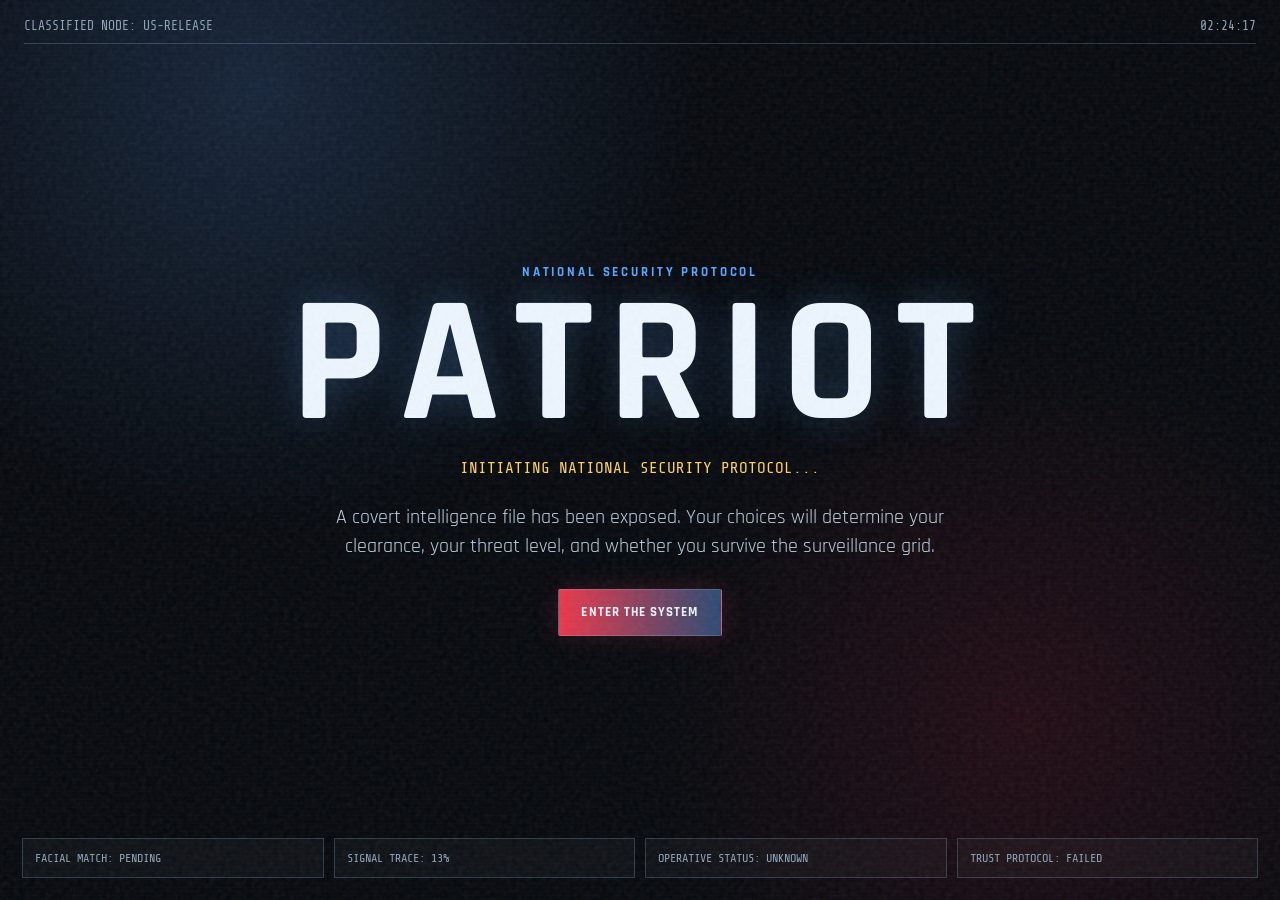
==== index.html @ a4dde18e "Add files via upload" ====
<!DOCTYPE html>
<html lang="en">
<head>
  <meta charset="UTF-8" />
  <meta name="viewport" content="width=device-width, initial-scale=1.0" />
  <meta name="description" content="PATRIOT interactive classified assessment and surveillance-grid mini game." />
  <title>PATRIOT | Classified Access</title>
  <link rel="preconnect" href="https://fonts.googleapis.com">
  <link rel="preconnect" href="https://fonts.gstatic.com" crossorigin>
  <link href="https://fonts.googleapis.com/css2?family=Rajdhani:wght@400;500;600;700&family=Share+Tech+Mono&display=swap" rel="stylesheet">
  <link rel="stylesheet" href="styles.css" />
</head>
<body>
  <div class="noise"></div>
  <div class="scanlines"></div>

  <main class="app-shell">
    <section id="hero" class="screen active hero-screen">
      <div class="status-bar">
        <span>CLASSIFIED NODE: US-RELEASE</span>
        <span id="clock">00:00:00</span>
      </div>

      <div class="hero-content">
        <div class="eyebrow">NATIONAL SECURITY PROTOCOL</div>
        <h1>PATRIOT</h1>
        <p class="typing" id="typingText">INITIATING NATIONAL SECURITY PROTOCOL...</p>
        <p class="hero-copy">A covert intelligence file has been exposed. Your choices will determine your clearance, your threat level, and whether you survive the surveillance grid.</p>
        <button class="primary-btn" id="startBtn">ENTER THE SYSTEM</button>
      </div>

      <div class="intel-feed">
        <div>FACIAL MATCH: PENDING</div>
        <div>SIGNAL TRACE: 13%</div>
        <div>OPERATIVE STATUS: UNKNOWN</div>
        <div>TRUST PROTOCOL: FAILED</div>
      </div>
    </section>

    <section id="quiz" class="screen quiz-screen">
      <div class="panel dossier-panel">
        <div class="panel-header">
          <span>PSYCHOLOGICAL ASSESSMENT</span>
          <span id="questionCounter">01 / 06</span>
        </div>
        <div class="progress-track"><div id="quizProgress" class="progress-fill"></div></div>
        <h2 id="questionText">Question</h2>
        <div id="answers" class="answer-grid"></div>
      </div>
    </section>

    <section id="result" class="screen result-screen">
      <div class="result-card" id="resultCard">
        <div class="classified-stamp">CLASSIFIED</div>
        <p class="eyebrow">OPERATIVE PROFILE CONFIRMED</p>
        <h2 id="resultTitle">THE OPERATOR</h2>
        <p id="resultDescription">Tactical. Loyal. Fearless.</p>
        <div class="codename-box">
          <span>AGENT</span>
          <strong id="codename">SHADOW-17</strong>
        </div>
        <div class="threat-grid">
          <div><span>STATUS</span><strong>ACTIVE</strong></div>
          <div><span>THREAT</span><strong id="threatLevel">EXTREME</strong></div>
          <div><span>PERK</span><strong id="gamePerk">FASTER MOVEMENT</strong></div>
        </div>
        <p class="share-line" id="shareLine">Some wars are won before the first shot.</p>
        <button class="primary-btn" id="playGridBtn">ESCAPE THE SURVEILLANCE GRID</button>
        <button class="secondary-btn" id="restartQuizBtn">RETAKE ASSESSMENT</button>
      </div>
    </section>

    <section id="game" class="screen game-screen">
      <div class="game-layout">
        <div class="game-hud">
          <div><span>TIME</span><strong id="survivalTime">00:00</strong></div>
          <div><span>TRACE</span><strong id="traceLevel">0%</strong></div>
          <div><span>CLASS</span><strong id="operativeClass">OPERATOR</strong></div>
          <button class="secondary-btn small" id="exitGameBtn">EXIT</button>
        </div>
        <canvas id="gridCanvas" width="900" height="520"></canvas>
        <div class="mobile-controls">
          <button data-dir="up">▲</button>
          <div>
            <button data-dir="left">◀</button>
            <button data-dir="down">▼</button>
            <button data-dir="right">▶</button>
          </div>
        </div>
      </div>
    </section>

    <section id="gameover" class="screen result-screen">
      <div class="result-card gameover-card">
        <div class="classified-stamp red">TRACE COMPLETE</div>
        <p class="eyebrow">OPERATIVE COMPROMISED</p>
        <h2>YOU WERE SEEN</h2>
        <p id="finalStats">YOU SURVIVED: 00:42</p>
        <p class="share-line">Only 4% reached extraction.</p>
        <div class="cta-row">
          <button class="primary-btn" id="retryGameBtn">RETRY MISSION</button>
          <button class="secondary-btn" id="homeBtn">RETURN TO SYSTEM</button>
        </div>
        <a class="ticket-link" href="#" onclick="alert('Replace this link with your ticketing URL.'); return false;">BOOK TICKETS NOW</a>
      </div>
    </section>
  </main>

  <div id="glitchAlert" class="glitch-alert">WE KNOW WHO YOU ARE</div>
  <script src="script.js"></script>
</body>
</html>
---- styles.css ----
:root {
  --bg: #05080d;
  --panel: rgba(11, 20, 31, 0.86);
  --panel-strong: rgba(15, 31, 47, 0.96);
  --text: #edf6ff;
  --muted: #8ea3b8;
  --line: rgba(163, 207, 255, 0.22);
  --blue: #58a6ff;
  --red: #ff3b4f;
  --amber: #ffd166;
  --green: #70e000;
}

* { box-sizing: border-box; }
html, body { height: 100%; margin: 0; }
body {
  background: radial-gradient(circle at 20% 10%, #142338 0%, transparent 34%), radial-gradient(circle at 80% 80%, #210b13 0%, transparent 30%), var(--bg);
  color: var(--text);
  font-family: 'Rajdhani', system-ui, sans-serif;
  overflow: hidden;
}

.noise, .scanlines { position: fixed; inset: 0; pointer-events: none; z-index: 20; }
.noise { opacity: .08; background-image: url("data:image/svg+xml,%3Csvg viewBox='0 0 200 200' xmlns='http://www.w3.org/2000/svg'%3E%3Cfilter id='n'%3E%3CfeTurbulence type='fractalNoise' baseFrequency='.85' numOctaves='4' stitchTiles='stitch'/%3E%3C/filter%3E%3Crect width='100%25' height='100%25' filter='url(%23n)'/%3E%3C/svg%3E"); }
.scanlines { opacity: .16; background: repeating-linear-gradient(0deg, rgba(255,255,255,.05), rgba(255,255,255,.05) 1px, transparent 1px, transparent 4px); }

.app-shell { height: 100vh; width: 100vw; position: relative; }
.screen { display: none; min-height: 100vh; width: 100%; padding: 28px; position: relative; }
.screen.active { display: flex; }

.status-bar { position: absolute; top: 18px; left: 24px; right: 24px; display: flex; justify-content: space-between; color: var(--muted); font-family: 'Share Tech Mono', monospace; font-size: 13px; border-bottom: 1px solid var(--line); padding-bottom: 10px; }

.hero-screen { align-items: center; justify-content: center; }
.hero-content { max-width: 850px; text-align: center; padding: 28px; }
.eyebrow { color: var(--blue); letter-spacing: .22em; font-weight: 700; font-size: 13px; text-transform: uppercase; }
h1 { font-size: clamp(72px, 14vw, 190px); margin: 10px 0 0; letter-spacing: .08em; line-height: .85; text-shadow: 0 0 38px rgba(88,166,255,.24); }
h2 { font-size: clamp(34px, 6vw, 72px); margin: 18px 0; line-height: .95; letter-spacing: .05em; }
.typing { font-family: 'Share Tech Mono', monospace; color: var(--amber); min-height: 24px; }
.hero-copy { max-width: 640px; margin: 20px auto 28px; color: #bfd0e1; font-size: 20px; line-height: 1.45; }

.primary-btn, .secondary-btn { cursor: pointer; border: 1px solid var(--line); color: var(--text); font-family: 'Rajdhani', sans-serif; font-weight: 700; letter-spacing: .08em; text-transform: uppercase; padding: 14px 22px; border-radius: 2px; background: linear-gradient(90deg, rgba(255,59,79,.92), rgba(88,166,255,.42)); box-shadow: 0 0 28px rgba(255,59,79,.18); }
.secondary-btn { background: rgba(255,255,255,.04); box-shadow: none; margin-top: 10px; }
.secondary-btn.small { padding: 8px 12px; font-size: 12px; }
button:hover { transform: translateY(-1px); filter: brightness(1.12); }

.intel-feed { position: absolute; bottom: 22px; left: 22px; right: 22px; display: grid; grid-template-columns: repeat(4, 1fr); gap: 10px; font-family: 'Share Tech Mono', monospace; font-size: 12px; color: var(--muted); }
.intel-feed div { border: 1px solid var(--line); padding: 12px; background: rgba(255,255,255,.03); }

.quiz-screen, .result-screen { align-items: center; justify-content: center; }
.panel, .result-card { width: min(940px, 94vw); background: var(--panel); border: 1px solid var(--line); box-shadow: 0 0 70px rgba(0,0,0,.42); backdrop-filter: blur(14px); padding: 26px; position: relative; }
.panel-header { display: flex; justify-content: space-between; color: var(--muted); font-family: 'Share Tech Mono', monospace; font-size: 13px; }
.progress-track { height: 4px; background: rgba(255,255,255,.08); margin: 18px 0 28px; }
.progress-fill { height: 100%; width: 0; background: var(--red); box-shadow: 0 0 16px var(--red); transition: width .25s ease; }
.answer-grid { display: grid; grid-template-columns: repeat(2, minmax(0, 1fr)); gap: 14px; margin-top: 28px; }
.answer-btn { text-align: left; padding: 18px; min-height: 78px; border: 1px solid var(--line); background: rgba(255,255,255,.04); color: var(--text); font-family: 'Rajdhani', sans-serif; font-size: 20px; font-weight: 600; }
.answer-btn:hover { background: rgba(88,166,255,.14); border-color: rgba(88,166,255,.55); }

.result-card { text-align: center; max-width: 740px; overflow: hidden; }
.classified-stamp { position: absolute; top: 18px; right: -34px; transform: rotate(18deg); color: var(--amber); border: 2px solid var(--amber); padding: 8px 38px; font-family: 'Share Tech Mono', monospace; opacity: .78; }
.classified-stamp.red { color: var(--red); border-color: var(--red); }
#resultDescription { color: #c2d2e2; font-size: 21px; }
.codename-box { margin: 22px auto; padding: 14px; border: 1px dashed var(--line); max-width: 360px; display: grid; gap: 4px; }
.codename-box span, .threat-grid span { color: var(--muted); font-family: 'Share Tech Mono', monospace; font-size: 12px; }
.codename-box strong { font-size: 28px; letter-spacing: .1em; }
.threat-grid { display: grid; grid-template-columns: repeat(3, 1fr); gap: 12px; margin: 20px 0; }
.threat-grid div { border: 1px solid var(--line); padding: 12px; background: rgba(255,255,255,.035); }
.threat-grid strong { display: block; margin-top: 4px; }
.share-line { color: var(--amber); font-family: 'Share Tech Mono', monospace; font-size: 16px; }

.game-screen { align-items: center; justify-content: center; }
.game-layout { width: min(980px, 96vw); }
.game-hud { display: grid; grid-template-columns: repeat(4, 1fr); gap: 10px; margin-bottom: 10px; }
.game-hud div { border: 1px solid var(--line); background: rgba(255,255,255,.04); padding: 10px; }
.game-hud span { display: block; color: var(--muted); font-family: 'Share Tech Mono', monospace; font-size: 12px; }
.game-hud strong { font-size: 22px; }
canvas { width: 100%; background: rgba(2,8,14,.82); border: 1px solid var(--line); box-shadow: 0 0 50px rgba(88,166,255,.12); }
.mobile-controls { display: none; text-align: center; margin-top: 10px; }
.mobile-controls button { width: 62px; height: 42px; margin: 4px; background: rgba(255,255,255,.06); border: 1px solid var(--line); color: white; }

.glitch-alert { position: fixed; inset: 0; display: none; place-items: center; z-index: 30; background: rgba(255,0,35,.16); color: white; font-size: clamp(38px, 9vw, 110px); font-weight: 800; letter-spacing: .12em; text-shadow: 3px 0 var(--red), -3px 0 var(--blue); animation: glitch .08s infinite; }
.glitch-alert.show { display: grid; }
@keyframes glitch { 0% { transform: translate(0); } 50% { transform: translate(3px, -2px); } 100% { transform: translate(-2px, 2px); } }

.ticket-link { display: inline-block; margin-top: 22px; color: var(--amber); font-weight: 700; letter-spacing: .08em; }
.cta-row { display: flex; justify-content: center; gap: 10px; flex-wrap: wrap; }

@media (max-width: 720px) {
  body { overflow: auto; }
  .screen { padding: 18px; min-height: 100dvh; }
  .intel-feed { grid-template-columns: 1fr 1fr; }
  .answer-grid, .threat-grid, .game-hud { grid-template-columns: 1fr; }
  .hero-copy { font-size: 17px; }
  .mobile-controls { display: block; }
  .classified-stamp { display: none; }
}
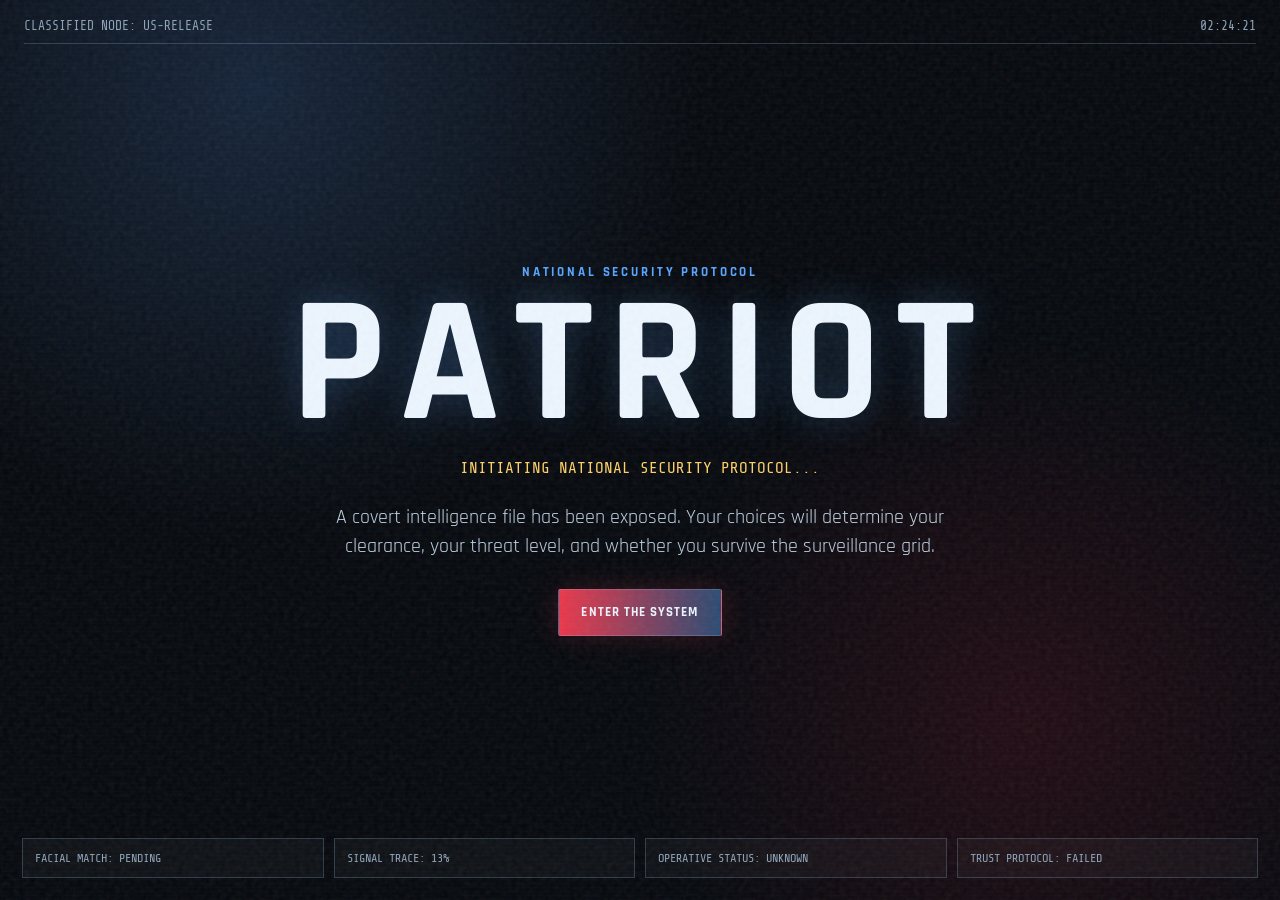
==== commit 81387afb: "Update index.html" ====
--- a/index.html
+++ b/index.html
@@ -50,25 +50,86 @@
     </section>
 
     <section id="result" class="screen result-screen">
-      <div class="result-card" id="resultCard">
-        <div class="classified-stamp">CLASSIFIED</div>
-        <p class="eyebrow">OPERATIVE PROFILE CONFIRMED</p>
-        <h2 id="resultTitle">THE OPERATOR</h2>
-        <p id="resultDescription">Tactical. Loyal. Fearless.</p>
-        <div class="codename-box">
-          <span>AGENT</span>
-          <strong id="codename">SHADOW-17</strong>
+  <div class="result-card cinematic-result-card" id="resultCard">
+
+    <div class="result-left">
+
+      <div class="portrait-frame">
+        <img
+          id="resultImage"
+          src="assets/characters/operator.jpg"
+          alt="PATRIOT Character"
+        />
+      </div>
+
+    </div>
+
+    <div class="result-right">
+
+      <div class="classified-stamp">CLASSIFIED</div>
+
+      <p class="eyebrow">
+        PSYCHOLOGICAL ASSESSMENT COMPLETE
+      </p>
+
+      <h2 id="resultTitle">THE OPERATOR</h2>
+
+      <p class="result-tagline" id="resultTagline">
+        TACTICAL. FEARLESS. LOYAL.
+      </p>
+
+      <p id="resultDescription" class="result-description">
+        You lead from the front. You remain calm under pressure.
+        You become most dangerous when cornered.
+      </p>
+
+      <div class="codename-box">
+        <span>OPERATIVE CODE</span>
+        <strong id="codename">OP-84-R7</strong>
+      </div>
+
+      <div class="threat-grid">
+
+        <div>
+          <span>STATUS</span>
+          <strong>ACTIVE</strong>
         </div>
-        <div class="threat-grid">
-          <div><span>STATUS</span><strong>ACTIVE</strong></div>
-          <div><span>THREAT</span><strong id="threatLevel">EXTREME</strong></div>
-          <div><span>PERK</span><strong id="gamePerk">FASTER MOVEMENT</strong></div>
+
+        <div>
+          <span>THREAT</span>
+          <strong id="threatLevel">EXTREME</strong>
         </div>
-        <p class="share-line" id="shareLine">Some wars are won before the first shot.</p>
-        <button class="primary-btn" id="playGridBtn">ESCAPE THE SURVEILLANCE GRID</button>
-        <button class="secondary-btn" id="restartQuizBtn">RETAKE ASSESSMENT</button>
+
+        <div>
+          <span>PERK</span>
+          <strong id="gamePerk">FASTER MOVEMENT</strong>
+        </div>
+
       </div>
-    </section>
+
+      <p class="share-line" id="shareLine">
+        Some wars are won before the first shot.
+      </p>
+
+      <div class="mission-box">
+        <p class="mission-label">YOUR NEXT MISSION</p>
+        <h3>ESCAPE THE SURVEILLANCE GRID</h3>
+      </div>
+
+      <div class="cta-row">
+        <button class="primary-btn" id="playGridBtn">
+          BEGIN MISSION
+        </button>
+
+        <button class="secondary-btn" id="restartQuizBtn">
+          RETAKE ASSESSMENT
+        </button>
+      </div>
+
+    </div>
+
+  </div>
+</section>
 
     <section id="game" class="screen game-screen">
       <div class="game-layout">
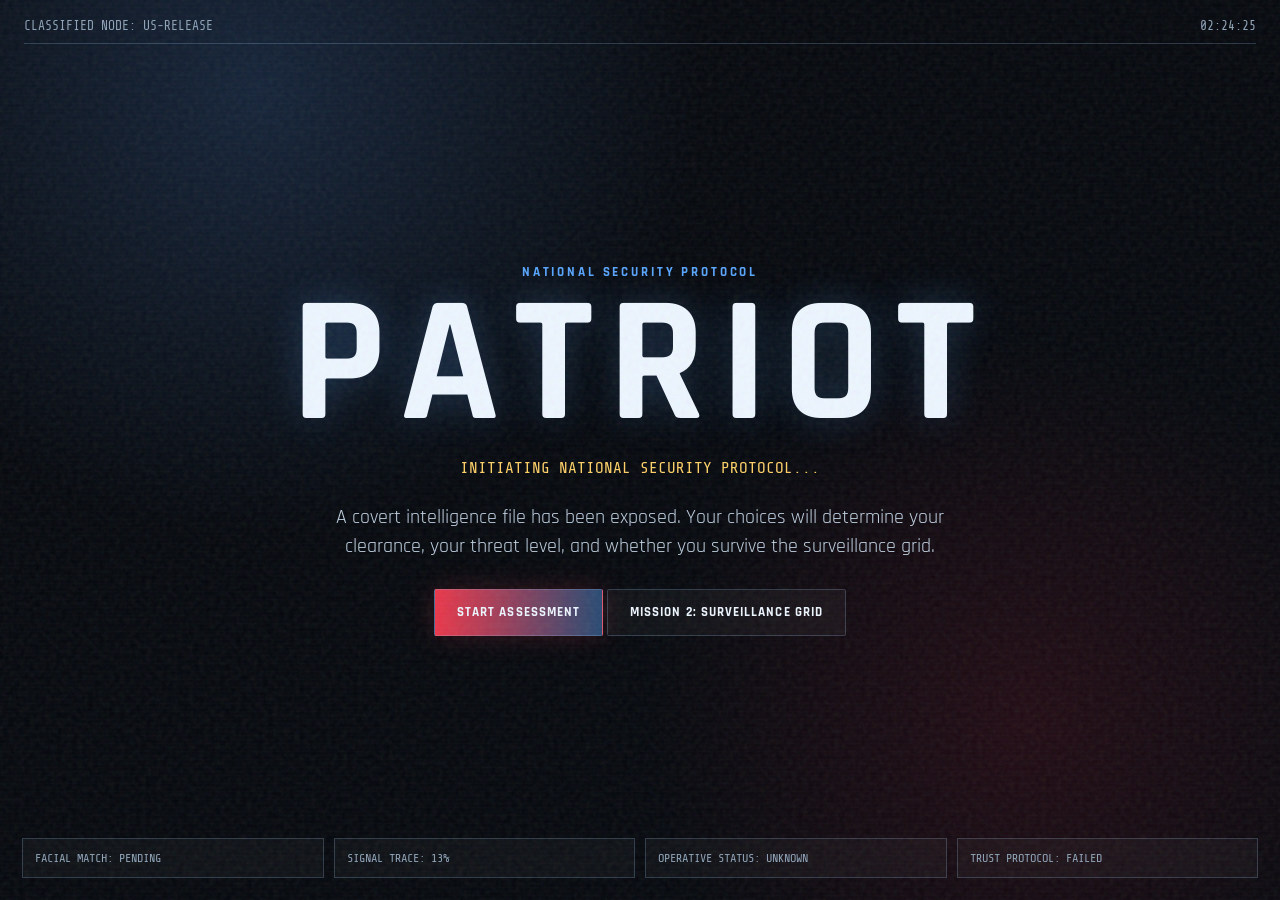
==== commit 76cb0217: "Update index.html" ====
--- a/index.html
+++ b/index.html
@@ -26,7 +26,10 @@
         <h1>PATRIOT</h1>
         <p class="typing" id="typingText">INITIATING NATIONAL SECURITY PROTOCOL...</p>
         <p class="hero-copy">A covert intelligence file has been exposed. Your choices will determine your clearance, your threat level, and whether you survive the surveillance grid.</p>
-        <button class="primary-btn" id="startBtn">ENTER THE SYSTEM</button>
+        <div class="hero-actions">
+  <button class="primary-btn" id="startBtn">START ASSESSMENT</button>
+  <button class="secondary-btn" id="directMissionBtn">MISSION 2: SURVEILLANCE GRID</button>
+</div>
       </div>
 
       <div class="intel-feed">
--- a/styles.css
+++ b/styles.css
@@ -1,7 +1,6 @@
 :root {
   --bg: #05080d;
-  --panel: rgba(11, 20, 31, 0.86);
-  --panel-strong: rgba(15, 31, 47, 0.96);
+  --panel: rgba(11, 20, 31, 0.9);
   --text: #edf6ff;
   --muted: #8ea3b8;
   --line: rgba(163, 207, 255, 0.22);
@@ -11,85 +10,595 @@
   --green: #70e000;
 }
 
-* { box-sizing: border-box; }
-html, body { height: 100%; margin: 0; }
+* {
+  box-sizing: border-box;
+}
+
+html,
 body {
-  background: radial-gradient(circle at 20% 10%, #142338 0%, transparent 34%), radial-gradient(circle at 80% 80%, #210b13 0%, transparent 30%), var(--bg);
+  height: 100%;
+  margin: 0;
+}
+
+body {
+  background:
+    radial-gradient(circle at 20% 10%, #142338 0%, transparent 34%),
+    radial-gradient(circle at 80% 80%, #210b13 0%, transparent 30%),
+    var(--bg);
   color: var(--text);
   font-family: 'Rajdhani', system-ui, sans-serif;
   overflow: hidden;
 }
 
-.noise, .scanlines { position: fixed; inset: 0; pointer-events: none; z-index: 20; }
-.noise { opacity: .08; background-image: url("data:image/svg+xml,%3Csvg viewBox='0 0 200 200' xmlns='http://www.w3.org/2000/svg'%3E%3Cfilter id='n'%3E%3CfeTurbulence type='fractalNoise' baseFrequency='.85' numOctaves='4' stitchTiles='stitch'/%3E%3C/filter%3E%3Crect width='100%25' height='100%25' filter='url(%23n)'/%3E%3C/svg%3E"); }
-.scanlines { opacity: .16; background: repeating-linear-gradient(0deg, rgba(255,255,255,.05), rgba(255,255,255,.05) 1px, transparent 1px, transparent 4px); }
-
-.app-shell { height: 100vh; width: 100vw; position: relative; }
-.screen { display: none; min-height: 100vh; width: 100%; padding: 28px; position: relative; }
-.screen.active { display: flex; }
-
-.status-bar { position: absolute; top: 18px; left: 24px; right: 24px; display: flex; justify-content: space-between; color: var(--muted); font-family: 'Share Tech Mono', monospace; font-size: 13px; border-bottom: 1px solid var(--line); padding-bottom: 10px; }
-
-.hero-screen { align-items: center; justify-content: center; }
-.hero-content { max-width: 850px; text-align: center; padding: 28px; }
-.eyebrow { color: var(--blue); letter-spacing: .22em; font-weight: 700; font-size: 13px; text-transform: uppercase; }
-h1 { font-size: clamp(72px, 14vw, 190px); margin: 10px 0 0; letter-spacing: .08em; line-height: .85; text-shadow: 0 0 38px rgba(88,166,255,.24); }
-h2 { font-size: clamp(34px, 6vw, 72px); margin: 18px 0; line-height: .95; letter-spacing: .05em; }
-.typing { font-family: 'Share Tech Mono', monospace; color: var(--amber); min-height: 24px; }
-.hero-copy { max-width: 640px; margin: 20px auto 28px; color: #bfd0e1; font-size: 20px; line-height: 1.45; }
-
-.primary-btn, .secondary-btn { cursor: pointer; border: 1px solid var(--line); color: var(--text); font-family: 'Rajdhani', sans-serif; font-weight: 700; letter-spacing: .08em; text-transform: uppercase; padding: 14px 22px; border-radius: 2px; background: linear-gradient(90deg, rgba(255,59,79,.92), rgba(88,166,255,.42)); box-shadow: 0 0 28px rgba(255,59,79,.18); }
-.secondary-btn { background: rgba(255,255,255,.04); box-shadow: none; margin-top: 10px; }
-.secondary-btn.small { padding: 8px 12px; font-size: 12px; }
-button:hover { transform: translateY(-1px); filter: brightness(1.12); }
-
-.intel-feed { position: absolute; bottom: 22px; left: 22px; right: 22px; display: grid; grid-template-columns: repeat(4, 1fr); gap: 10px; font-family: 'Share Tech Mono', monospace; font-size: 12px; color: var(--muted); }
-.intel-feed div { border: 1px solid var(--line); padding: 12px; background: rgba(255,255,255,.03); }
-
-.quiz-screen, .result-screen { align-items: center; justify-content: center; }
-.panel, .result-card { width: min(940px, 94vw); background: var(--panel); border: 1px solid var(--line); box-shadow: 0 0 70px rgba(0,0,0,.42); backdrop-filter: blur(14px); padding: 26px; position: relative; }
-.panel-header { display: flex; justify-content: space-between; color: var(--muted); font-family: 'Share Tech Mono', monospace; font-size: 13px; }
-.progress-track { height: 4px; background: rgba(255,255,255,.08); margin: 18px 0 28px; }
-.progress-fill { height: 100%; width: 0; background: var(--red); box-shadow: 0 0 16px var(--red); transition: width .25s ease; }
-.answer-grid { display: grid; grid-template-columns: repeat(2, minmax(0, 1fr)); gap: 14px; margin-top: 28px; }
-.answer-btn { text-align: left; padding: 18px; min-height: 78px; border: 1px solid var(--line); background: rgba(255,255,255,.04); color: var(--text); font-family: 'Rajdhani', sans-serif; font-size: 20px; font-weight: 600; }
-.answer-btn:hover { background: rgba(88,166,255,.14); border-color: rgba(88,166,255,.55); }
-
-.result-card { text-align: center; max-width: 740px; overflow: hidden; }
-.classified-stamp { position: absolute; top: 18px; right: -34px; transform: rotate(18deg); color: var(--amber); border: 2px solid var(--amber); padding: 8px 38px; font-family: 'Share Tech Mono', monospace; opacity: .78; }
-.classified-stamp.red { color: var(--red); border-color: var(--red); }
-#resultDescription { color: #c2d2e2; font-size: 21px; }
-.codename-box { margin: 22px auto; padding: 14px; border: 1px dashed var(--line); max-width: 360px; display: grid; gap: 4px; }
-.codename-box span, .threat-grid span { color: var(--muted); font-family: 'Share Tech Mono', monospace; font-size: 12px; }
-.codename-box strong { font-size: 28px; letter-spacing: .1em; }
-.threat-grid { display: grid; grid-template-columns: repeat(3, 1fr); gap: 12px; margin: 20px 0; }
-.threat-grid div { border: 1px solid var(--line); padding: 12px; background: rgba(255,255,255,.035); }
-.threat-grid strong { display: block; margin-top: 4px; }
-.share-line { color: var(--amber); font-family: 'Share Tech Mono', monospace; font-size: 16px; }
-
-.game-screen { align-items: center; justify-content: center; }
-.game-layout { width: min(980px, 96vw); }
-.game-hud { display: grid; grid-template-columns: repeat(4, 1fr); gap: 10px; margin-bottom: 10px; }
-.game-hud div { border: 1px solid var(--line); background: rgba(255,255,255,.04); padding: 10px; }
-.game-hud span { display: block; color: var(--muted); font-family: 'Share Tech Mono', monospace; font-size: 12px; }
-.game-hud strong { font-size: 22px; }
-canvas { width: 100%; background: rgba(2,8,14,.82); border: 1px solid var(--line); box-shadow: 0 0 50px rgba(88,166,255,.12); }
-.mobile-controls { display: none; text-align: center; margin-top: 10px; }
-.mobile-controls button { width: 62px; height: 42px; margin: 4px; background: rgba(255,255,255,.06); border: 1px solid var(--line); color: white; }
-
-.glitch-alert { position: fixed; inset: 0; display: none; place-items: center; z-index: 30; background: rgba(255,0,35,.16); color: white; font-size: clamp(38px, 9vw, 110px); font-weight: 800; letter-spacing: .12em; text-shadow: 3px 0 var(--red), -3px 0 var(--blue); animation: glitch .08s infinite; }
-.glitch-alert.show { display: grid; }
-@keyframes glitch { 0% { transform: translate(0); } 50% { transform: translate(3px, -2px); } 100% { transform: translate(-2px, 2px); } }
-
-.ticket-link { display: inline-block; margin-top: 22px; color: var(--amber); font-weight: 700; letter-spacing: .08em; }
-.cta-row { display: flex; justify-content: center; gap: 10px; flex-wrap: wrap; }
+.noise,
+.scanlines {
+  position: fixed;
+  inset: 0;
+  pointer-events: none;
+  z-index: 20;
+}
+
+.noise {
+  opacity: 0.08;
+  background-image: url("data:image/svg+xml,%3Csvg viewBox='0 0 200 200' xmlns='http://www.w3.org/2000/svg'%3E%3Cfilter id='n'%3E%3CfeTurbulence type='fractalNoise' baseFrequency='.85' numOctaves='4' stitchTiles='stitch'/%3E%3C/filter%3E%3Crect width='100%25' height='100%25' filter='url(%23n)'/%3E%3C/svg%3E");
+}
+
+.scanlines {
+  opacity: 0.14;
+  background: repeating-linear-gradient(
+    0deg,
+    rgba(255,255,255,0.05),
+    rgba(255,255,255,0.05) 1px,
+    transparent 1px,
+    transparent 4px
+  );
+}
+
+.app-shell {
+  height: 100vh;
+  width: 100vw;
+  position: relative;
+}
+
+.screen {
+  display: none;
+  min-height: 100vh;
+  width: 100%;
+  padding: 28px;
+  position: relative;
+}
+
+.screen.active {
+  display: flex;
+}
+
+/* STATUS BAR */
+
+.status-bar {
+  position: absolute;
+  top: 18px;
+  left: 24px;
+  right: 24px;
+  display: flex;
+  justify-content: space-between;
+  color: var(--muted);
+  font-family: 'Share Tech Mono', monospace;
+  font-size: 13px;
+  border-bottom: 1px solid var(--line);
+  padding-bottom: 10px;
+}
+
+/* HERO */
+
+.hero-screen {
+  align-items: center;
+  justify-content: center;
+}
+
+.hero-content {
+  max-width: 850px;
+  text-align: center;
+  padding: 28px;
+}
+
+.eyebrow {
+  color: var(--blue);
+  letter-spacing: 0.22em;
+  font-weight: 700;
+  font-size: 13px;
+  text-transform: uppercase;
+}
+
+h1 {
+  font-size: clamp(72px, 14vw, 190px);
+  margin: 10px 0 0;
+  letter-spacing: 0.08em;
+  line-height: 0.85;
+  text-shadow: 0 0 38px rgba(88,166,255,0.24);
+}
+
+h2 {
+  font-size: clamp(34px, 6vw, 72px);
+  margin: 18px 0;
+  line-height: 0.95;
+  letter-spacing: 0.05em;
+}
+
+.typing {
+  font-family: 'Share Tech Mono', monospace;
+  color: var(--amber);
+  min-height: 24px;
+}
+
+.hero-copy {
+  max-width: 640px;
+  margin: 20px auto 28px;
+  color: #bfd0e1;
+  font-size: 20px;
+  line-height: 1.45;
+}
+
+.intel-feed {
+  position: absolute;
+  bottom: 22px;
+  left: 22px;
+  right: 22px;
+  display: grid;
+  grid-template-columns: repeat(4, 1fr);
+  gap: 10px;
+  font-family: 'Share Tech Mono', monospace;
+  font-size: 12px;
+  color: var(--muted);
+}
+
+.intel-feed div {
+  border: 1px solid var(--line);
+  padding: 12px;
+  background: rgba(255,255,255,0.03);
+}
+
+/* BUTTONS */
+
+.primary-btn,
+.secondary-btn {
+  cursor: pointer;
+  border: 1px solid var(--line);
+  color: var(--text);
+  font-family: 'Rajdhani', sans-serif;
+  font-weight: 700;
+  letter-spacing: 0.08em;
+  text-transform: uppercase;
+  padding: 14px 22px;
+  border-radius: 2px;
+  background: linear-gradient(
+    90deg,
+    rgba(255,59,79,0.92),
+    rgba(88,166,255,0.42)
+  );
+  box-shadow: 0 0 28px rgba(255,59,79,0.18);
+}
+
+.secondary-btn {
+  background: rgba(255,255,255,0.04);
+  box-shadow: none;
+}
+
+.secondary-btn.small {
+  padding: 8px 12px;
+  font-size: 12px;
+}
+
+button:hover {
+  transform: translateY(-1px);
+  filter: brightness(1.12);
+}
+
+/* QUIZ */
+
+.quiz-screen,
+.result-screen {
+  align-items: center;
+  justify-content: center;
+}
+
+.panel,
+.result-card {
+  width: min(940px, 94vw);
+  background: var(--panel);
+  border: 1px solid var(--line);
+  box-shadow: 0 0 70px rgba(0,0,0,0.42);
+  backdrop-filter: blur(14px);
+  padding: 26px;
+  position: relative;
+}
+
+.panel-header {
+  display: flex;
+  justify-content: space-between;
+  color: var(--muted);
+  font-family: 'Share Tech Mono', monospace;
+  font-size: 13px;
+}
+
+.progress-track {
+  height: 4px;
+  background: rgba(255,255,255,0.08);
+  margin: 18px 0 28px;
+}
+
+.progress-fill {
+  height: 100%;
+  width: 0;
+  background: var(--red);
+  box-shadow: 0 0 16px var(--red);
+  transition: width 0.25s ease;
+}
+
+.answer-grid {
+  display: grid;
+  grid-template-columns: repeat(2, minmax(0, 1fr));
+  gap: 14px;
+  margin-top: 28px;
+}
+
+.answer-btn {
+  text-align: left;
+  padding: 18px;
+  min-height: 78px;
+  border: 1px solid var(--line);
+  background: rgba(255,255,255,0.04);
+  color: var(--text);
+  font-family: 'Rajdhani', sans-serif;
+  font-size: 20px;
+  font-weight: 600;
+}
+
+.answer-btn:hover {
+  background: rgba(88,166,255,0.14);
+  border-color: rgba(88,166,255,0.55);
+}
+
+/* RESULT SCREEN */
+
+.cinematic-result-card {
+  display: grid;
+  grid-template-columns: minmax(300px, 380px) 1fr;
+  gap: 34px;
+  max-width: 1200px;
+  width: min(1200px, 94vw);
+  min-height: 620px;
+  padding: 28px;
+  border: 1px solid rgba(255,255,255,0.18);
+  background:
+    linear-gradient(135deg, rgba(8,15,22,0.96), rgba(2,4,8,0.98)),
+    repeating-linear-gradient(
+      0deg,
+      rgba(255,255,255,0.02) 0px,
+      rgba(255,255,255,0.02) 1px,
+      transparent 1px,
+      transparent 4px
+    );
+  box-shadow: 0 0 48px rgba(190,20,20,0.2);
+}
+
+.result-left {
+  display: flex;
+  align-items: center;
+  justify-content: center;
+}
+
+.portrait-frame {
+  width: 100%;
+  height: 100%;
+  min-height: 560px;
+  border: 1px solid rgba(255,59,79,0.55);
+  background: #030609;
+  display: flex;
+  align-items: center;
+  justify-content: center;
+  overflow: hidden;
+  box-shadow:
+    inset 0 0 40px rgba(255,59,79,0.12),
+    0 0 28px rgba(0,0,0,0.45);
+}
+
+.portrait-frame img {
+  width: 100%;
+  height: 100%;
+  object-fit: contain;
+  object-position: center center;
+  background: #030609;
+  filter: contrast(1.08) saturate(0.86);
+}
+
+.result-right {
+  display: flex;
+  flex-direction: column;
+  justify-content: center;
+  position: relative;
+  min-width: 0;
+}
+
+.result-tagline {
+  color: var(--red);
+  letter-spacing: 0.18em;
+  font-weight: 700;
+  text-transform: uppercase;
+  margin: 0 0 18px;
+}
+
+.result-description,
+#resultDescription {
+  max-width: 680px;
+  color: #c2d2e2;
+  line-height: 1.65;
+  font-size: 21px;
+}
+
+.classified-stamp {
+  position: absolute;
+  top: 18px;
+  right: -34px;
+  transform: rotate(18deg);
+  color: var(--amber);
+  border: 2px solid var(--amber);
+  padding: 8px 38px;
+  font-family: 'Share Tech Mono', monospace;
+  opacity: 0.78;
+}
+
+.classified-stamp.red {
+  color: var(--red);
+  border-color: var(--red);
+}
+
+.codename-box {
+  margin: 22px 0;
+  padding: 14px;
+  border: 1px dashed var(--line);
+  max-width: 420px;
+  display: grid;
+  gap: 4px;
+}
+
+.codename-box span,
+.threat-grid span {
+  color: var(--muted);
+  font-family: 'Share Tech Mono', monospace;
+  font-size: 12px;
+}
+
+.codename-box strong {
+  font-size: 28px;
+  letter-spacing: 0.1em;
+}
+
+.threat-grid {
+  display: grid;
+  grid-template-columns: repeat(3, 1fr);
+  gap: 12px;
+  margin: 20px 0;
+}
+
+.threat-grid div {
+  border: 1px solid var(--line);
+  padding: 12px;
+  background: rgba(255,255,255,0.035);
+}
+
+.threat-grid strong {
+  display: block;
+  margin-top: 4px;
+}
+
+.share-line {
+  color: var(--amber);
+  font-family: 'Share Tech Mono', monospace;
+  font-size: 16px;
+}
+
+.mission-box {
+  margin: 22px 0;
+  padding: 16px;
+  border: 1px solid var(--line);
+  background: rgba(255,255,255,0.035);
+}
+
+.mission-label {
+  color: var(--red);
+  font-family: 'Share Tech Mono', monospace;
+  letter-spacing: 0.18em;
+  font-size: 12px;
+  margin: 0 0 6px;
+}
+
+.mission-box h3 {
+  margin: 0;
+  letter-spacing: 0.08em;
+}
+
+.cta-row {
+  display: flex;
+  justify-content: flex-start;
+  gap: 10px;
+  flex-wrap: wrap;
+}
+
+/* GAME */
+
+.game-screen {
+  align-items: center;
+  justify-content: center;
+}
+
+.game-layout {
+  width: min(980px, 96vw);
+}
+
+.game-hud {
+  display: grid;
+  grid-template-columns: repeat(4, 1fr);
+  gap: 10px;
+  margin-bottom: 10px;
+}
+
+.game-hud div {
+  border: 1px solid var(--line);
+  background: rgba(255,255,255,0.04);
+  padding: 10px;
+}
+
+.game-hud span {
+  display: block;
+  color: var(--muted);
+  font-family: 'Share Tech Mono', monospace;
+  font-size: 12px;
+}
+
+.game-hud strong {
+  font-size: 22px;
+}
+
+canvas {
+  width: 100%;
+  background: rgba(2,8,14,0.82);
+  border: 1px solid var(--line);
+  box-shadow: 0 0 50px rgba(88,166,255,0.12);
+}
+
+.mobile-controls {
+  display: none;
+  text-align: center;
+  margin-top: 10px;
+}
+
+.mobile-controls button {
+  width: 62px;
+  height: 42px;
+  margin: 4px;
+  background: rgba(255,255,255,0.06);
+  border: 1px solid var(--line);
+  color: white;
+}
+
+/* ALERTS */
+
+.glitch-alert {
+  position: fixed;
+  inset: 0;
+  display: none;
+  place-items: center;
+  z-index: 30;
+  background: rgba(255,0,35,0.16);
+  color: white;
+  font-size: clamp(38px, 9vw, 110px);
+  font-weight: 800;
+  letter-spacing: 0.12em;
+  text-shadow: 3px 0 var(--red), -3px 0 var(--blue);
+  animation: glitch 0.08s infinite;
+}
+
+.glitch-alert.show {
+  display: grid;
+}
+
+@keyframes glitch {
+  0% {
+    transform: translate(0);
+  }
+
+  50% {
+    transform: translate(3px, -2px);
+  }
+
+  100% {
+    transform: translate(-2px, 2px);
+  }
+}
+
+/* GAME OVER */
+
+.gameover-card {
+  display: block;
+  text-align: center;
+  max-width: 760px;
+}
+
+.ticket-link {
+  display: inline-block;
+  margin-top: 22px;
+  color: var(--amber);
+  font-weight: 700;
+  letter-spacing: 0.08em;
+}
+
+/* RESPONSIVE */
+
+@media (max-width: 1050px) {
+  body {
+    overflow: auto;
+  }
+
+  .screen {
+    min-height: 100dvh;
+  }
+
+  .cinematic-result-card {
+    grid-template-columns: 1fr;
+    min-height: auto;
+  }
+
+  .portrait-frame {
+    min-height: 520px;
+    max-height: 680px;
+  }
+
+  .classified-stamp {
+    display: none;
+  }
+}
 
 @media (max-width: 720px) {
-  body { overflow: auto; }
-  .screen { padding: 18px; min-height: 100dvh; }
-  .intel-feed { grid-template-columns: 1fr 1fr; }
-  .answer-grid, .threat-grid, .game-hud { grid-template-columns: 1fr; }
-  .hero-copy { font-size: 17px; }
-  .mobile-controls { display: block; }
-  .classified-stamp { display: none; }
-}
+  .screen {
+    padding: 18px;
+  }
+
+  .intel-feed {
+    grid-template-columns: 1fr 1fr;
+  }
+
+  .answer-grid,
+  .threat-grid,
+  .game-hud {
+    grid-template-columns: 1fr;
+  }
+
+  .hero-copy {
+    font-size: 17px;
+  }
+
+  .mobile-controls {
+    display: block;
+  }
+
+  h1 {
+    font-size: clamp(58px, 18vw, 100px);
+  }
+
+  h2 {
+    font-size: clamp(34px, 12vw, 58px);
+  }
+
+  .portrait-frame {
+    min-height: 460px;
+  }
+
+  .result-description,
+  #resultDescription {
+    font-size: 18px;
+  }
+
+  .cta-row {
+    justify-content: center;
+  }
+}
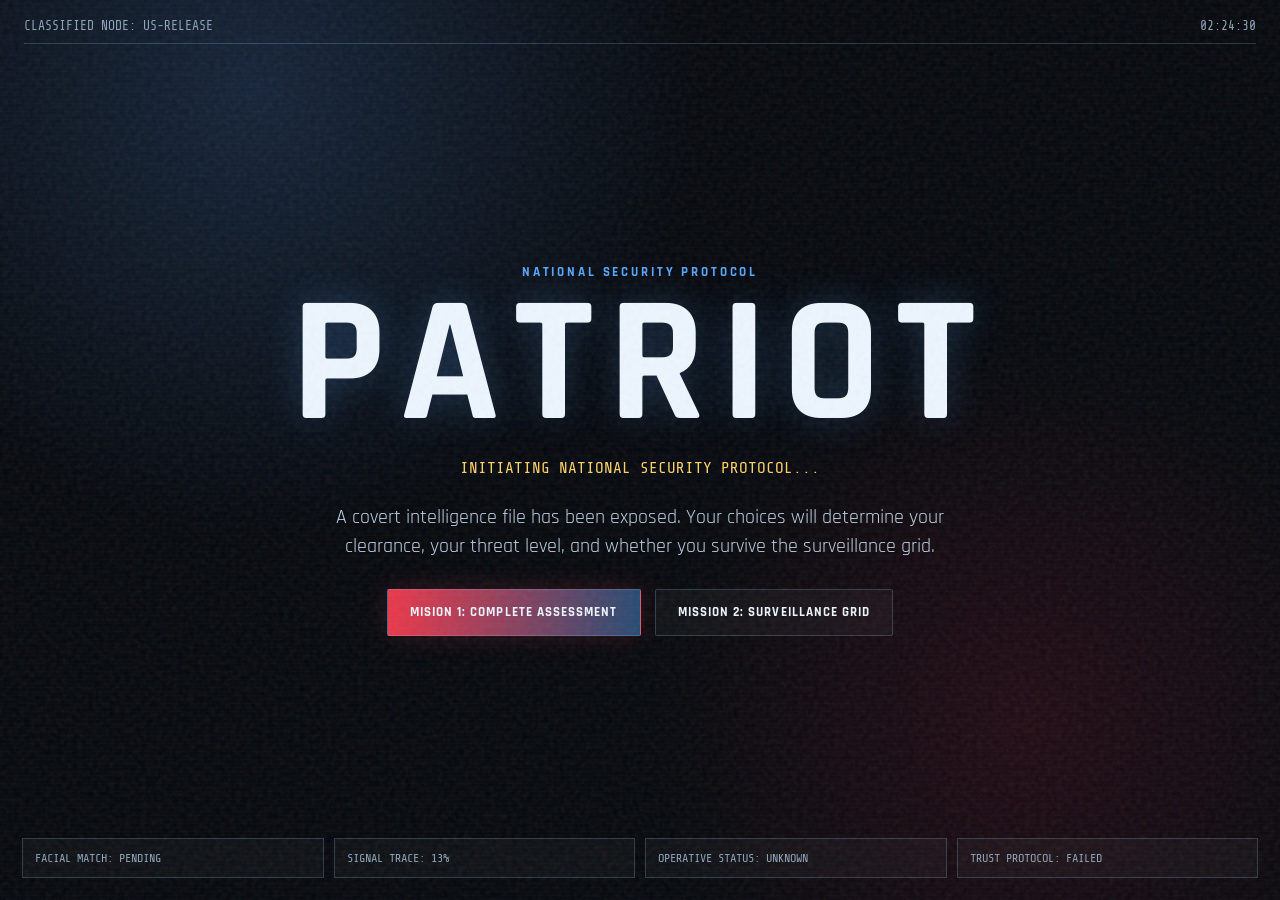
==== commit 4f594288: "Update index.html" ====
--- a/index.html
+++ b/index.html
@@ -27,7 +27,7 @@
         <p class="typing" id="typingText">INITIATING NATIONAL SECURITY PROTOCOL...</p>
         <p class="hero-copy">A covert intelligence file has been exposed. Your choices will determine your clearance, your threat level, and whether you survive the surveillance grid.</p>
         <div class="hero-actions">
-  <button class="primary-btn" id="startBtn">START ASSESSMENT</button>
+  <button class="primary-btn" id="startBtn">MISION 1: COMPLETE ASSESSMENT</button>
   <button class="secondary-btn" id="directMissionBtn">MISSION 2: SURVEILLANCE GRID</button>
 </div>
       </div>
--- a/styles.css
+++ b/styles.css
@@ -602,3 +602,10 @@
     justify-content: center;
   }
 }
+
+.hero-actions {
+  display: flex;
+  justify-content: center;
+  gap: 14px;
+  flex-wrap: wrap;
+}
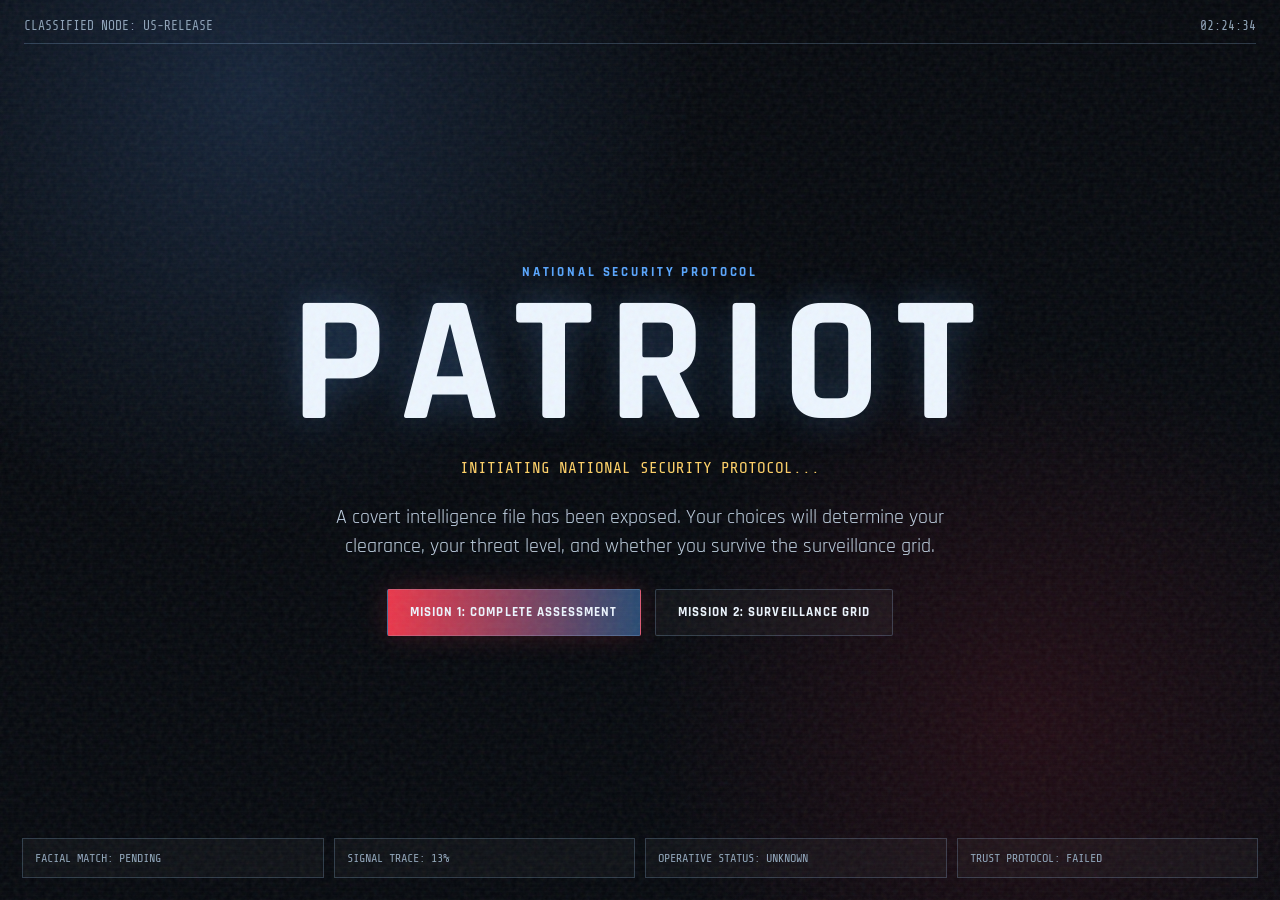
==== commit 70c24452: "Update index.html" ====
--- a/index.html
+++ b/index.html
@@ -165,8 +165,14 @@
           <button class="primary-btn" id="retryGameBtn">RETRY MISSION</button>
           <button class="secondary-btn" id="homeBtn">RETURN TO SYSTEM</button>
         </div>
-        <a class="ticket-link" href="#" onclick="alert('Replace this link with your ticketing URL.'); return false;">BOOK TICKETS NOW</a>
-      </div>
+     <a
+  class="ticket-link"
+  href="https://www.google.com/search?q=Patriot+Malayalam+movie+showtimes+near+me"
+  target="_blank"
+  rel="noopener noreferrer"
+>
+  BOOK TICKETS NOW
+</a>      </div>
     </section>
   </main>
 
